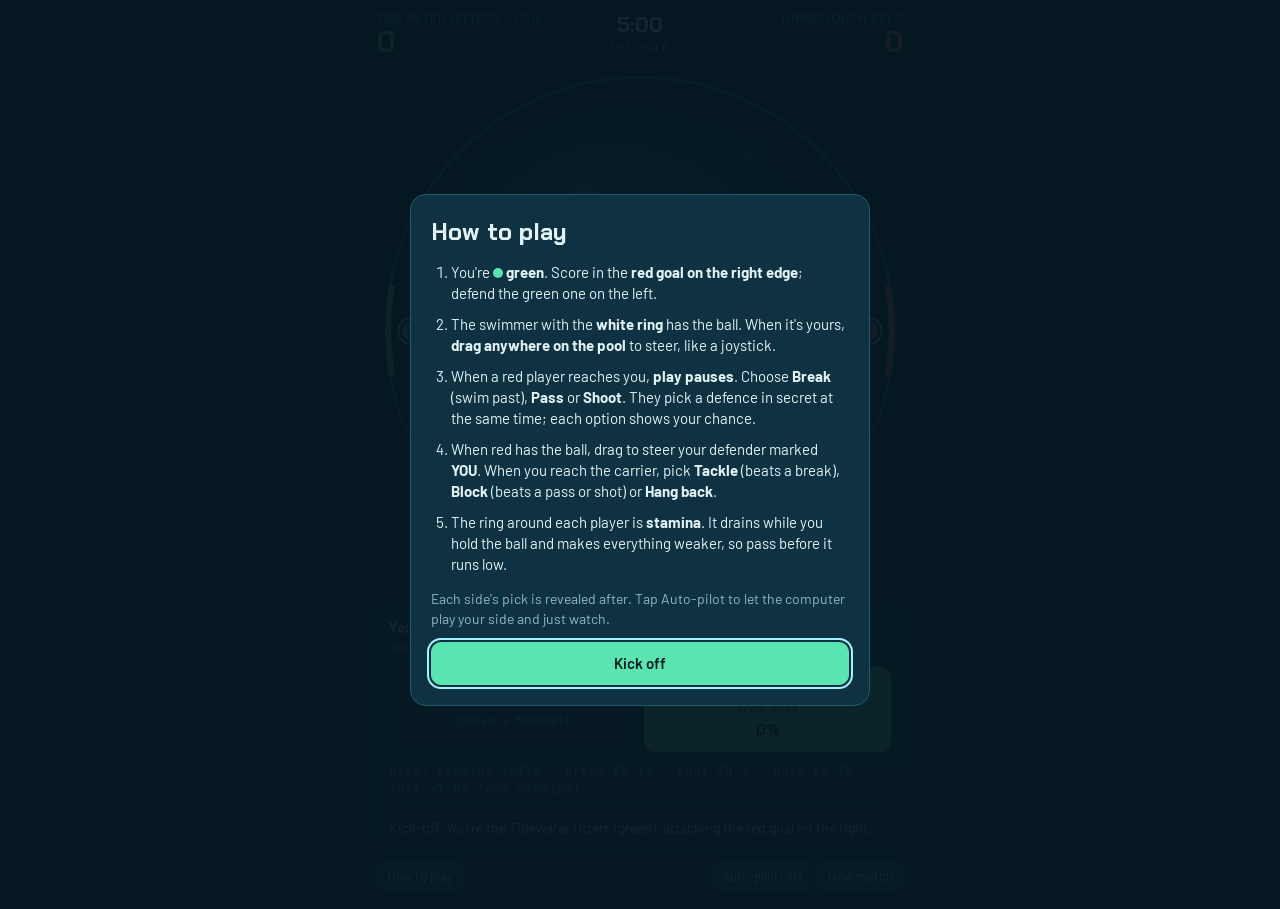
==== index.html @ 44f0b5f0 "Game build 0384f6f" ====
<!doctype html>
<html lang="en">
<head>
  <meta charset="utf-8">
  <meta name="viewport" content="width=device-width, initial-scale=1, viewport-fit=cover">
  <title>Sphere Pool</title>
  <link rel="preconnect" href="https://fonts.googleapis.com">
  <link rel="preconnect" href="https://fonts.gstatic.com" crossorigin>
  <link href="https://fonts.googleapis.com/css2?family=Chakra+Petch:wght@500;700&family=Barlow:wght@400;500;600&family=JetBrains+Mono:wght@400;600&display=swap" rel="stylesheet">
  <script type="module" crossorigin src="./assets/index-DawC6LQm.js"></script>
  <link rel="stylesheet" crossorigin href="./assets/index-BXvjmcSb.css">
</head>
<body>
  <div class="app">
    <header class="board">
      <div class="side you"><span class="tname" id="n0"></span><span class="score" id="s0">0</span></div>
      <div class="clock"><div class="t" id="clock">5:00</div><div class="h" id="half">1st half</div></div>
      <div class="side r them"><span class="tname" id="n1"></span><span class="score" id="s1">0</span></div>
    </header>
    <div class="stage">
      <canvas id="pool" aria-label="Top-down view of the sphere pool"></canvas>
      <div class="overlay" id="overlay" hidden></div>
    </div>
    <section class="panel" id="panel" aria-live="polite"></section>
    <div class="foot">
      <span><button class="mini" id="helpBtn">How to play</button></span>
      <span><button class="mini" id="autoBtn">Auto-pilot: off</button> <button class="mini" id="newBtn">New match</button></span>
    </div>
  </div>
  <div class="sheet" id="intro" hidden role="dialog" aria-modal="true" aria-labelledby="introTitle"></div>
</body>
</html>
---- assets/index-BXvjmcSb.css ----
:root{--abyss: #061821;--deep: #0b2a38;--panel: #0e3242;--panel-2: #123c4f;--line: #225a6e;--ink: #e2f3f5;--muted: #8fb8c3;--you: #5ae4b0;--them: #ff7380;--glow: #a6f2ff;--gold: #ffd36b;--f-display: "Chakra Petch", "Trebuchet MS", sans-serif;--f-body: "Barlow", system-ui, sans-serif;--f-mono: "JetBrains Mono", ui-monospace, Menlo, monospace;color-scheme:dark}*{box-sizing:border-box}[hidden]{display:none!important}html,body{min-height:100%;margin:0}body{background:var(--abyss);color:var(--ink);font-family:var(--f-body);font-size:15px;line-height:1.4}.app{max-width:560px;margin:0 auto;display:flex;flex-direction:column;gap:10px;padding-block:calc(env(safe-area-inset-top,0px) + 10px) calc(env(safe-area-inset-bottom,0px) + 18px);padding-left:max(16px,env(safe-area-inset-left,0px));padding-right:max(16px,env(safe-area-inset-right,0px))}.board{display:grid;grid-template-columns:1fr auto 1fr;align-items:center;gap:8px;font-family:var(--f-display)}.side{display:flex;flex-direction:column;min-width:0}.side.r{align-items:flex-end;text-align:right}.tname{font-size:12px;letter-spacing:.08em;text-transform:uppercase;color:var(--muted);white-space:nowrap;overflow:hidden;text-overflow:ellipsis;max-width:100%}.score{font-size:30px;font-weight:700;line-height:1;font-variant-numeric:tabular-nums}.you .score{color:var(--you)}.them .score{color:var(--them)}.clock{text-align:center;font-variant-numeric:tabular-nums}.clock .t{font-size:22px;font-weight:700}.clock .h{font-size:11px;letter-spacing:.12em;color:var(--muted);text-transform:uppercase}.stage{position:relative;width:100%;aspect-ratio:1;max-width:100%}canvas{width:100%;height:100%;display:block;touch-action:none;border-radius:50%}.overlay{position:absolute;top:0;right:0;bottom:0;left:0;display:flex;flex-direction:column;align-items:center;justify-content:center;gap:12px;text-align:center;background:color-mix(in srgb,var(--abyss) 72%,transparent);border-radius:16px;padding:18px}.overlay h2{font-family:var(--f-display);font-size:34px;margin:0;letter-spacing:.04em}.overlay p{margin:0;color:var(--muted);max-width:30ch}.sheet{position:fixed;top:0;right:0;bottom:0;left:0;z-index:20;background:color-mix(in srgb,var(--abyss) 94%,transparent);overflow:auto;display:flex;justify-content:center;padding-top:calc(env(safe-area-inset-top,0px) + 20px);padding-bottom:calc(env(safe-area-inset-bottom,0px) + 20px);padding-left:max(16px,env(safe-area-inset-left,0px));padding-right:max(16px,env(safe-area-inset-right,0px))}.sheet .card{max-width:460px;width:100%;margin:auto 0;display:flex;flex-direction:column;gap:14px;background:var(--panel);border:1px solid var(--line);border-radius:16px;padding:20px}.sheet h2{font-family:var(--f-display);font-size:24px;margin:0}.sheet ol{margin:0;padding-left:1.3em;display:flex;flex-direction:column;gap:10px;font-size:15px}.sheet .k{display:inline-block;width:10px;height:10px;border-radius:50%}.sheet .k.you{background:var(--you)}.sheet .note{color:var(--muted);font-size:14px;margin:0}.panel{background:var(--panel);border:1px solid var(--line);border-radius:14px;padding:12px;display:flex;flex-direction:column;gap:10px;min-height:150px}.status{color:var(--muted);font-size:14px}.status b{color:var(--ink)}.tag{font-family:var(--f-display);font-size:11px;letter-spacing:.12em;text-transform:uppercase;padding:2px 7px;border-radius:5px;background:var(--gold);color:var(--abyss);margin-right:6px;vertical-align:1px}.tag.blue{background:var(--glow)}.row{display:grid;grid-template-columns:repeat(auto-fit,minmax(96px,1fr));gap:8px}button{font:inherit;color:var(--ink);background:var(--panel-2);border:1px solid var(--line);border-radius:10px;padding:10px;cursor:pointer;text-align:center}button:hover{border-color:var(--glow)}button:focus-visible{outline:2px solid var(--glow);outline-offset:2px}button.primary{background:var(--you);color:var(--abyss);border-color:var(--you);font-weight:600}button small{display:block;font-size:11px;color:var(--muted);margin-top:2px;font-family:var(--f-mono)}button.primary small{color:var(--abyss);opacity:.75}.chance{display:block;margin-top:4px;font-family:var(--f-display);font-weight:700;font-size:15px}.chance.hint{font-size:13px;font-weight:500}.chance.bad{color:var(--them)}.hint-text{display:block;margin-top:2px;font-size:12px;color:var(--muted)}.mini{padding:5px 10px;font-size:13px;border-radius:8px}.mini.on{background:var(--glow);color:var(--abyss);border-color:var(--glow)}.list{display:flex;flex-direction:column;gap:6px}.list button{display:grid;grid-template-columns:1fr auto;text-align:left;align-items:center;gap:8px}.list button .chance{margin-top:0}.defs{margin:6px 0;padding:0;list-style:none;font-family:var(--f-mono);font-size:12.5px;color:var(--muted);display:flex;flex-direction:column;gap:2px}.defs li:before{content:"";display:inline-block;width:8px;height:8px;border-radius:50%;background:var(--them);margin-right:7px}.stats{font-family:var(--f-mono);font-size:12.5px;color:var(--muted)}details{font-size:12.5px;color:var(--muted)}details summary{cursor:pointer}.log{font-family:var(--f-mono);font-size:12px;color:var(--muted);display:flex;flex-direction:column;gap:6px;border-top:1px solid var(--line);padding-top:10px;min-width:0}.log div{overflow-wrap:anywhere}.log .hd{display:block;font-family:var(--f-body);font-size:14px;color:var(--ink)}.log div:not(:first-child) .hd{color:var(--muted);font-size:13px}.log .mx{display:block;font-size:11.5px;margin-top:2px}.log div:not(:first-child) .mx{display:none}.log .you .hd{color:var(--you)}.log .them .hd{color:var(--them)}.log .goal .hd{color:var(--gold)!important;font-weight:600}.foot{display:flex;flex-wrap:wrap;gap:8px;align-items:center;justify-content:space-between;font-size:12.5px;color:var(--muted)}
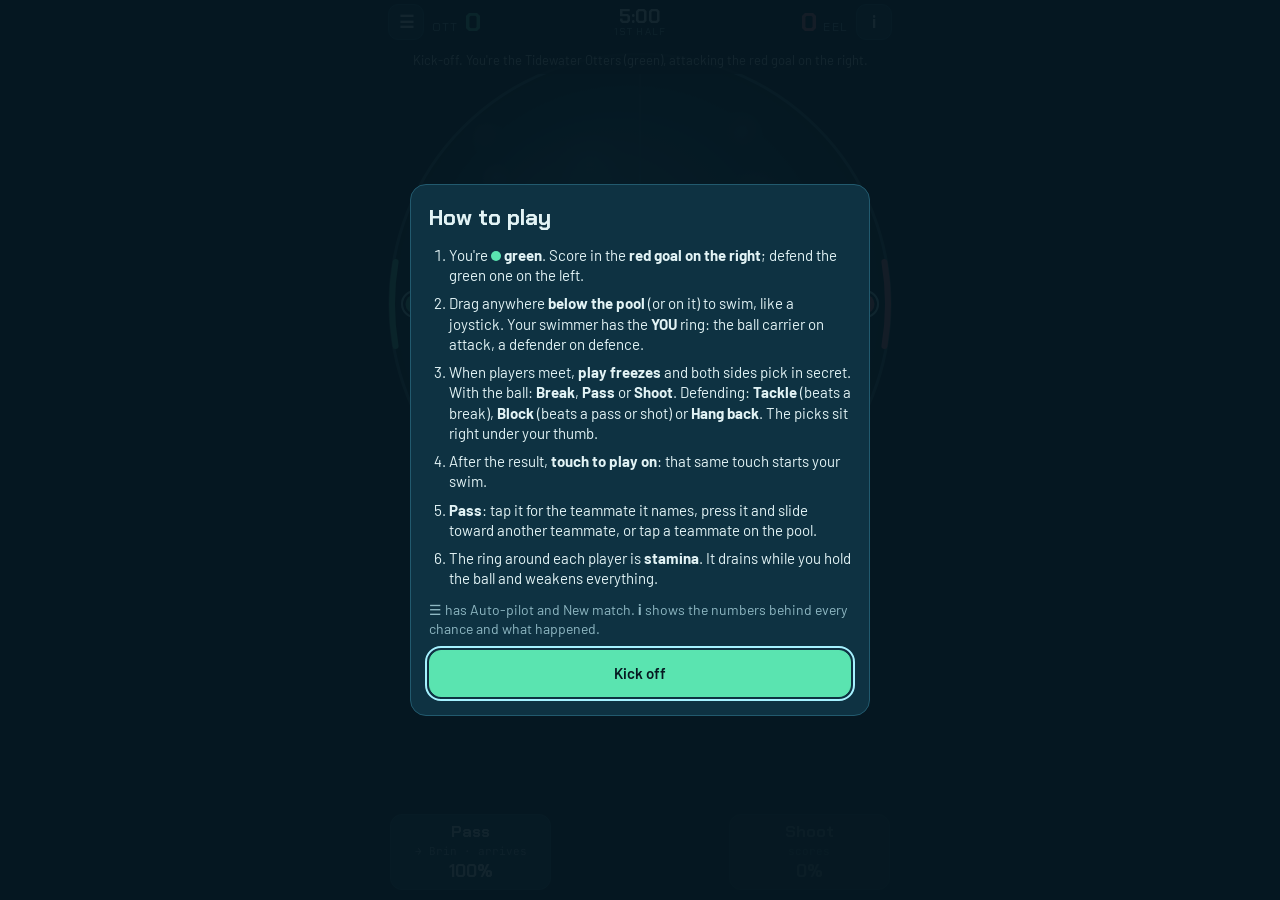
==== commit edd51777: "Game build a64c153" ====
--- a/index.html
+++ b/index.html
@@ -2,31 +2,42 @@
 <html lang="en">
 <head>
   <meta charset="utf-8">
-  <meta name="viewport" content="width=device-width, initial-scale=1, viewport-fit=cover">
+  <meta name="viewport" content="width=device-width, initial-scale=1, viewport-fit=cover, user-scalable=no">
+  <meta name="apple-mobile-web-app-capable" content="yes">
   <title>Sphere Pool</title>
   <link rel="preconnect" href="https://fonts.googleapis.com">
   <link rel="preconnect" href="https://fonts.gstatic.com" crossorigin>
   <link href="https://fonts.googleapis.com/css2?family=Chakra+Petch:wght@500;700&family=Barlow:wght@400;500;600&family=JetBrains+Mono:wght@400;600&display=swap" rel="stylesheet">
-  <script type="module" crossorigin src="./assets/index-DawC6LQm.js"></script>
-  <link rel="stylesheet" crossorigin href="./assets/index-BXvjmcSb.css">
+  <script type="module" crossorigin src="./assets/index-Um4k1aZU.js"></script>
+  <link rel="stylesheet" crossorigin href="./assets/index-DX0ECAOu.css">
 </head>
 <body>
-  <div class="app">
+  <!-- One fixed screen: score bar, the pool, and the thumb zone (drag anywhere empty to swim; picks sit at its foot). -->
+  <div class="app" id="app">
     <header class="board">
+      <button class="icon" id="menuBtn" aria-label="Menu">☰</button>
       <div class="side you"><span class="tname" id="n0"></span><span class="score" id="s0">0</span></div>
       <div class="clock"><div class="t" id="clock">5:00</div><div class="h" id="half">1st half</div></div>
-      <div class="side r them"><span class="tname" id="n1"></span><span class="score" id="s1">0</span></div>
+      <div class="side r them"><span class="score" id="s1">0</span><span class="tname" id="n1"></span></div>
+      <button class="icon" id="infoBtn" aria-label="The numbers">i</button>
     </header>
-    <div class="stage">
+    <div class="stage" id="stage">
       <canvas id="pool" aria-label="Top-down view of the sphere pool"></canvas>
+      <div class="toast" id="toast" aria-live="polite"></div>
       <div class="overlay" id="overlay" hidden></div>
     </div>
-    <section class="panel" id="panel" aria-live="polite"></section>
-    <div class="foot">
-      <span><button class="mini" id="helpBtn">How to play</button></span>
-      <span><button class="mini" id="autoBtn">Auto-pilot: off</button> <button class="mini" id="newBtn">New match</button></span>
-    </div>
+    <section class="zone" id="zone">
+      <div class="status" id="status" aria-live="polite"></div>
+      <div class="slots">
+        <button class="slot" id="slot0" data-i="0"></button>
+        <button class="slot" id="slot1" data-i="1"></button>
+        <button class="slot" id="slot2" data-i="2"></button>
+      </div>
+    </section>
+    <div class="stick" id="stick" hidden><div class="knob" id="knob"></div></div>
   </div>
   <div class="sheet" id="intro" hidden role="dialog" aria-modal="true" aria-labelledby="introTitle"></div>
+  <div class="sheet" id="menu" hidden role="dialog" aria-modal="true" aria-label="Menu"></div>
+  <div class="sheet" id="info" hidden role="dialog" aria-modal="true" aria-label="The numbers"></div>
 </body>
 </html>
--- a/assets/index-DX0ECAOu.css
+++ b/assets/index-DX0ECAOu.css
@@ -0,0 +1 @@
+:root{--abyss: #061821;--deep: #0b2a38;--panel: #0e3242;--panel-2: #123c4f;--line: #225a6e;--ink: #e2f3f5;--muted: #8fb8c3;--you: #5ae4b0;--them: #ff7380;--glow: #a6f2ff;--gold: #ffd36b;--f-display: "Chakra Petch", "Trebuchet MS", sans-serif;--f-body: "Barlow", system-ui, sans-serif;--f-mono: "JetBrains Mono", ui-monospace, Menlo, monospace;--bar: 44px;--zone-min: 196px;--safe-t: env(safe-area-inset-top, 0px);--safe-b: env(safe-area-inset-bottom, 0px);color-scheme:dark}*{box-sizing:border-box}[hidden]{display:none!important}html,body{height:100%;margin:0;overflow:hidden;overscroll-behavior:none}body{background:var(--abyss);color:var(--ink);font-family:var(--f-body);font-size:15px;line-height:1.35}.app{height:100vh;height:100dvh;max-width:520px;margin:0 auto;display:flex;flex-direction:column;padding-top:var(--safe-t);padding-bottom:var(--safe-b);touch-action:none;user-select:none;-webkit-user-select:none;-webkit-touch-callout:none;overflow:hidden}.board{height:var(--bar);flex:none;display:grid;grid-template-columns:auto 1fr auto 1fr auto;align-items:center;gap:8px;padding:0 8px;font-family:var(--f-display)}.side{display:flex;align-items:baseline;gap:6px;min-width:0}.side.r{justify-content:flex-end}.tname{font-size:12px;letter-spacing:.1em;text-transform:uppercase;color:var(--muted);white-space:nowrap}.score{font-size:26px;font-weight:700;line-height:1;font-variant-numeric:tabular-nums}.you .score{color:var(--you)}.them .score{color:var(--them)}.clock{text-align:center;font-variant-numeric:tabular-nums;line-height:1.05}.clock .t{font-size:19px;font-weight:700}.clock .h{font-size:10px;letter-spacing:.12em;color:var(--muted);text-transform:uppercase}.icon{width:36px;height:36px;padding:0;border-radius:10px;font-family:var(--f-display);font-size:17px;font-weight:700}.stage{position:relative;flex:none;align-self:center;aspect-ratio:1;width:min(100%,calc(100dvh - var(--bar) - var(--zone-min) - var(--safe-t) - var(--safe-b)))}canvas{width:100%;height:100%;display:block;border-radius:50%}.toast{position:absolute;left:50%;top:4px;transform:translate(-50%);max-width:92%;padding:4px 10px;border-radius:8px;background:color-mix(in srgb,var(--abyss) 80%,transparent);font-size:13px;text-align:center;pointer-events:none;transition:opacity .4s;white-space:nowrap;overflow:hidden;text-overflow:ellipsis}.toast.off{opacity:0}.toast.you{color:var(--you)}.toast.them{color:var(--them)}.toast.goal{color:var(--gold);font-weight:600}.overlay{position:absolute;top:0;right:0;bottom:0;left:0;display:flex;flex-direction:column;align-items:center;justify-content:center;gap:12px;text-align:center;background:color-mix(in srgb,var(--abyss) 72%,transparent);border-radius:50%;padding:18px}.overlay h2{font-family:var(--f-display);font-size:34px;margin:0;letter-spacing:.04em}.overlay p{margin:0;color:var(--muted);max-width:26ch}.zone{flex:1;min-height:var(--zone-min);display:flex;flex-direction:column;gap:8px;padding:6px 10px 10px}.status{font-size:14px;color:var(--muted);min-height:2.7em;text-align:center}.status b{color:var(--ink)}.status .you{color:var(--you)}.status .them{color:var(--them)}.status .goal{color:var(--gold);font-weight:600}.status .go{display:block;margin-top:2px;color:var(--glow);font-family:var(--f-display);letter-spacing:.06em;text-transform:uppercase;font-size:12px}.slots{margin-top:auto;display:grid;grid-template-columns:repeat(3,1fr);gap:8px}.slot{height:76px;display:flex;flex-direction:column;align-items:center;justify-content:center;gap:1px;padding:6px 4px;touch-action:none}.slot.empty{visibility:hidden;pointer-events:none}.slot.dim{opacity:.4}.slot .lb{font-family:var(--f-display);font-weight:700;font-size:16px}.slot .sb{font-family:var(--f-mono);font-size:11px;color:var(--muted);white-space:nowrap;overflow:hidden;text-overflow:ellipsis;max-width:100%}.slot .pc{font-family:var(--f-display);font-weight:700;font-size:17px}.slot.pressed{border-color:var(--glow);background:color-mix(in srgb,var(--glow) 16%,var(--panel-2))}.stick{position:fixed;width:64px;height:64px;margin:-32px 0 0 -32px;border-radius:50%;border:2px solid rgba(255,255,255,.3);pointer-events:none;z-index:5}.knob{position:absolute;left:50%;top:50%;width:22px;height:22px;margin:-11px 0 0 -11px;border-radius:50%;background:#ffffff59}button{font:inherit;color:var(--ink);background:var(--panel-2);border:1px solid var(--line);border-radius:12px;cursor:pointer;text-align:center}button:hover{border-color:var(--glow)}button:focus-visible{outline:2px solid var(--glow);outline-offset:2px}button.primary{background:var(--you);color:var(--abyss);border-color:var(--you);font-weight:600;padding:12px}.sheet{position:fixed;top:0;right:0;bottom:0;left:0;z-index:20;background:color-mix(in srgb,var(--abyss) 94%,transparent);overflow:auto;display:flex;justify-content:center;overscroll-behavior:contain;touch-action:pan-y;padding-top:calc(var(--safe-t) + 16px);padding-bottom:calc(var(--safe-b) + 16px);padding-left:14px;padding-right:14px}.sheet .card{max-width:460px;width:100%;margin:auto 0;display:flex;flex-direction:column;gap:12px;background:var(--panel);border:1px solid var(--line);border-radius:16px;padding:18px}.sheet h2{font-family:var(--f-display);font-size:22px;margin:0}.sheet h3{font-family:var(--f-display);font-size:15px;margin:4px 0 0;color:var(--muted);letter-spacing:.06em;text-transform:uppercase}.sheet ol{margin:0;padding-left:1.3em;display:flex;flex-direction:column;gap:8px;font-size:15px}.sheet .k{display:inline-block;width:10px;height:10px;border-radius:50%}.sheet .k.you{background:var(--you)}.sheet .note{color:var(--muted);font-size:14px;margin:0}.sheet .menu button{display:block;width:100%;padding:13px;margin-bottom:8px;font-size:16px}.sheet .menu button.on{background:var(--glow);color:var(--abyss);border-color:var(--glow)}.stats{font-family:var(--f-mono);font-size:12.5px;color:var(--muted)}.defs{margin:4px 0;padding:0;list-style:none;font-family:var(--f-mono);font-size:12.5px;color:var(--muted);display:flex;flex-direction:column;gap:2px}.log{font-family:var(--f-mono);font-size:12px;color:var(--muted);display:flex;flex-direction:column;gap:8px}.log div{overflow-wrap:anywhere}.log .hd{display:block;font-family:var(--f-body);font-size:14px;color:var(--ink)}.log .mx{display:block;font-size:11.5px;margin-top:2px}.log .you .hd{color:var(--you)}.log .them .hd{color:var(--them)}.log .goal .hd{color:var(--gold);font-weight:600}
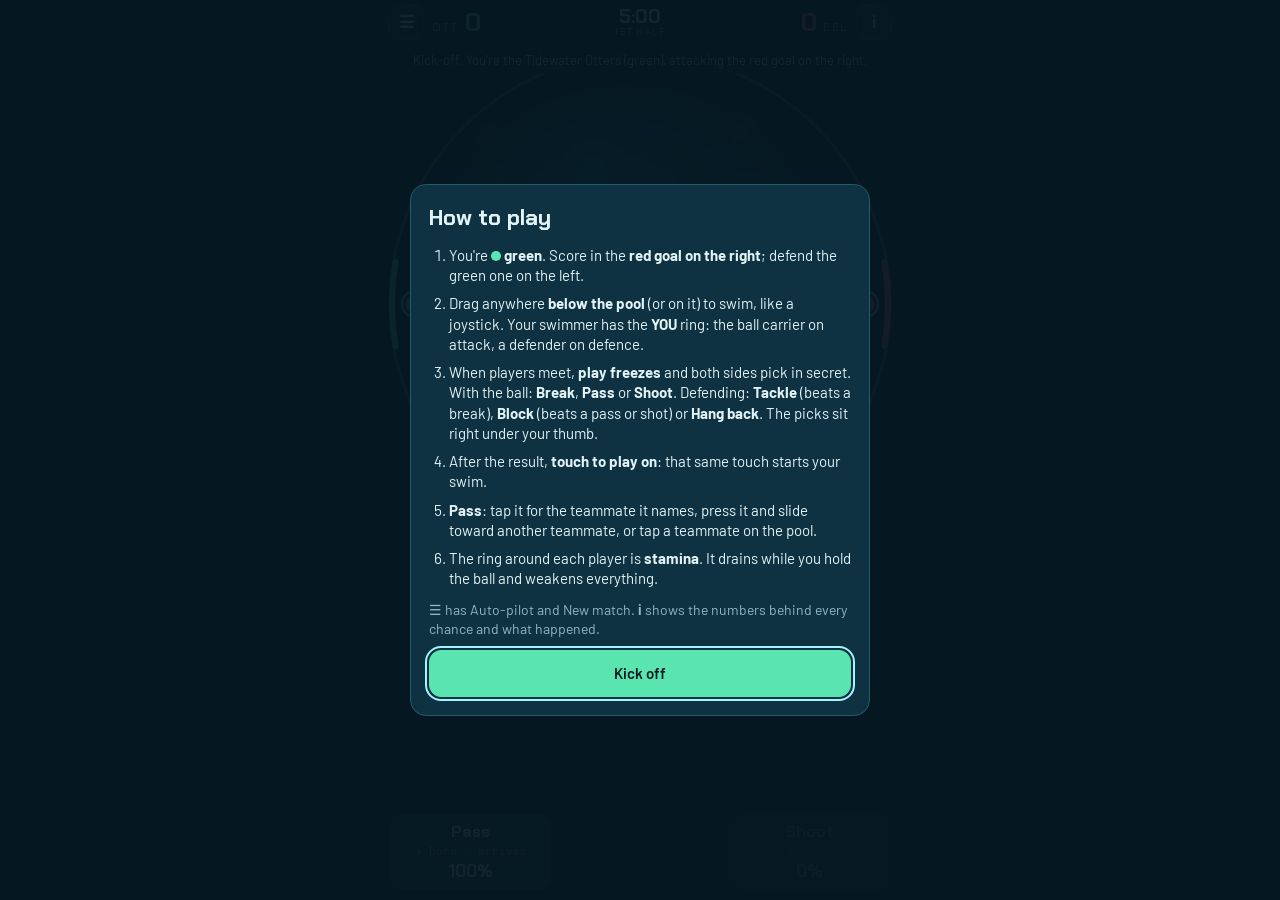
==== commit 8cb5d149: "Game build 946b7f6" ====
--- a/index.html
+++ b/index.html
@@ -8,8 +8,9 @@
   <link rel="preconnect" href="https://fonts.googleapis.com">
   <link rel="preconnect" href="https://fonts.gstatic.com" crossorigin>
   <link href="https://fonts.googleapis.com/css2?family=Chakra+Petch:wght@500;700&family=Barlow:wght@400;500;600&family=JetBrains+Mono:wght@400;600&display=swap" rel="stylesheet">
-  <script type="module" crossorigin src="./assets/index-Um4k1aZU.js"></script>
-  <link rel="stylesheet" crossorigin href="./assets/index-DX0ECAOu.css">
+  <script type="module" crossorigin src="./assets/main-DR3LllI7.js"></script>
+  <link rel="modulepreload" crossorigin href="./assets/rng-Bv-wW62z.js">
+  <link rel="stylesheet" crossorigin href="./assets/main-DX0ECAOu.css">
 </head>
 <body>
   <!-- One fixed screen: score bar, the pool, and the thumb zone (drag anywhere empty to swim; picks sit at its foot). -->
--- a/assets/main-DX0ECAOu.css
+++ b/assets/main-DX0ECAOu.css
@@ -0,0 +1 @@
+:root{--abyss: #061821;--deep: #0b2a38;--panel: #0e3242;--panel-2: #123c4f;--line: #225a6e;--ink: #e2f3f5;--muted: #8fb8c3;--you: #5ae4b0;--them: #ff7380;--glow: #a6f2ff;--gold: #ffd36b;--f-display: "Chakra Petch", "Trebuchet MS", sans-serif;--f-body: "Barlow", system-ui, sans-serif;--f-mono: "JetBrains Mono", ui-monospace, Menlo, monospace;--bar: 44px;--zone-min: 196px;--safe-t: env(safe-area-inset-top, 0px);--safe-b: env(safe-area-inset-bottom, 0px);color-scheme:dark}*{box-sizing:border-box}[hidden]{display:none!important}html,body{height:100%;margin:0;overflow:hidden;overscroll-behavior:none}body{background:var(--abyss);color:var(--ink);font-family:var(--f-body);font-size:15px;line-height:1.35}.app{height:100vh;height:100dvh;max-width:520px;margin:0 auto;display:flex;flex-direction:column;padding-top:var(--safe-t);padding-bottom:var(--safe-b);touch-action:none;user-select:none;-webkit-user-select:none;-webkit-touch-callout:none;overflow:hidden}.board{height:var(--bar);flex:none;display:grid;grid-template-columns:auto 1fr auto 1fr auto;align-items:center;gap:8px;padding:0 8px;font-family:var(--f-display)}.side{display:flex;align-items:baseline;gap:6px;min-width:0}.side.r{justify-content:flex-end}.tname{font-size:12px;letter-spacing:.1em;text-transform:uppercase;color:var(--muted);white-space:nowrap}.score{font-size:26px;font-weight:700;line-height:1;font-variant-numeric:tabular-nums}.you .score{color:var(--you)}.them .score{color:var(--them)}.clock{text-align:center;font-variant-numeric:tabular-nums;line-height:1.05}.clock .t{font-size:19px;font-weight:700}.clock .h{font-size:10px;letter-spacing:.12em;color:var(--muted);text-transform:uppercase}.icon{width:36px;height:36px;padding:0;border-radius:10px;font-family:var(--f-display);font-size:17px;font-weight:700}.stage{position:relative;flex:none;align-self:center;aspect-ratio:1;width:min(100%,calc(100dvh - var(--bar) - var(--zone-min) - var(--safe-t) - var(--safe-b)))}canvas{width:100%;height:100%;display:block;border-radius:50%}.toast{position:absolute;left:50%;top:4px;transform:translate(-50%);max-width:92%;padding:4px 10px;border-radius:8px;background:color-mix(in srgb,var(--abyss) 80%,transparent);font-size:13px;text-align:center;pointer-events:none;transition:opacity .4s;white-space:nowrap;overflow:hidden;text-overflow:ellipsis}.toast.off{opacity:0}.toast.you{color:var(--you)}.toast.them{color:var(--them)}.toast.goal{color:var(--gold);font-weight:600}.overlay{position:absolute;top:0;right:0;bottom:0;left:0;display:flex;flex-direction:column;align-items:center;justify-content:center;gap:12px;text-align:center;background:color-mix(in srgb,var(--abyss) 72%,transparent);border-radius:50%;padding:18px}.overlay h2{font-family:var(--f-display);font-size:34px;margin:0;letter-spacing:.04em}.overlay p{margin:0;color:var(--muted);max-width:26ch}.zone{flex:1;min-height:var(--zone-min);display:flex;flex-direction:column;gap:8px;padding:6px 10px 10px}.status{font-size:14px;color:var(--muted);min-height:2.7em;text-align:center}.status b{color:var(--ink)}.status .you{color:var(--you)}.status .them{color:var(--them)}.status .goal{color:var(--gold);font-weight:600}.status .go{display:block;margin-top:2px;color:var(--glow);font-family:var(--f-display);letter-spacing:.06em;text-transform:uppercase;font-size:12px}.slots{margin-top:auto;display:grid;grid-template-columns:repeat(3,1fr);gap:8px}.slot{height:76px;display:flex;flex-direction:column;align-items:center;justify-content:center;gap:1px;padding:6px 4px;touch-action:none}.slot.empty{visibility:hidden;pointer-events:none}.slot.dim{opacity:.4}.slot .lb{font-family:var(--f-display);font-weight:700;font-size:16px}.slot .sb{font-family:var(--f-mono);font-size:11px;color:var(--muted);white-space:nowrap;overflow:hidden;text-overflow:ellipsis;max-width:100%}.slot .pc{font-family:var(--f-display);font-weight:700;font-size:17px}.slot.pressed{border-color:var(--glow);background:color-mix(in srgb,var(--glow) 16%,var(--panel-2))}.stick{position:fixed;width:64px;height:64px;margin:-32px 0 0 -32px;border-radius:50%;border:2px solid rgba(255,255,255,.3);pointer-events:none;z-index:5}.knob{position:absolute;left:50%;top:50%;width:22px;height:22px;margin:-11px 0 0 -11px;border-radius:50%;background:#ffffff59}button{font:inherit;color:var(--ink);background:var(--panel-2);border:1px solid var(--line);border-radius:12px;cursor:pointer;text-align:center}button:hover{border-color:var(--glow)}button:focus-visible{outline:2px solid var(--glow);outline-offset:2px}button.primary{background:var(--you);color:var(--abyss);border-color:var(--you);font-weight:600;padding:12px}.sheet{position:fixed;top:0;right:0;bottom:0;left:0;z-index:20;background:color-mix(in srgb,var(--abyss) 94%,transparent);overflow:auto;display:flex;justify-content:center;overscroll-behavior:contain;touch-action:pan-y;padding-top:calc(var(--safe-t) + 16px);padding-bottom:calc(var(--safe-b) + 16px);padding-left:14px;padding-right:14px}.sheet .card{max-width:460px;width:100%;margin:auto 0;display:flex;flex-direction:column;gap:12px;background:var(--panel);border:1px solid var(--line);border-radius:16px;padding:18px}.sheet h2{font-family:var(--f-display);font-size:22px;margin:0}.sheet h3{font-family:var(--f-display);font-size:15px;margin:4px 0 0;color:var(--muted);letter-spacing:.06em;text-transform:uppercase}.sheet ol{margin:0;padding-left:1.3em;display:flex;flex-direction:column;gap:8px;font-size:15px}.sheet .k{display:inline-block;width:10px;height:10px;border-radius:50%}.sheet .k.you{background:var(--you)}.sheet .note{color:var(--muted);font-size:14px;margin:0}.sheet .menu button{display:block;width:100%;padding:13px;margin-bottom:8px;font-size:16px}.sheet .menu button.on{background:var(--glow);color:var(--abyss);border-color:var(--glow)}.stats{font-family:var(--f-mono);font-size:12.5px;color:var(--muted)}.defs{margin:4px 0;padding:0;list-style:none;font-family:var(--f-mono);font-size:12.5px;color:var(--muted);display:flex;flex-direction:column;gap:2px}.log{font-family:var(--f-mono);font-size:12px;color:var(--muted);display:flex;flex-direction:column;gap:8px}.log div{overflow-wrap:anywhere}.log .hd{display:block;font-family:var(--f-body);font-size:14px;color:var(--ink)}.log .mx{display:block;font-size:11.5px;margin-top:2px}.log .you .hd{color:var(--you)}.log .them .hd{color:var(--them)}.log .goal .hd{color:var(--gold);font-weight:600}
